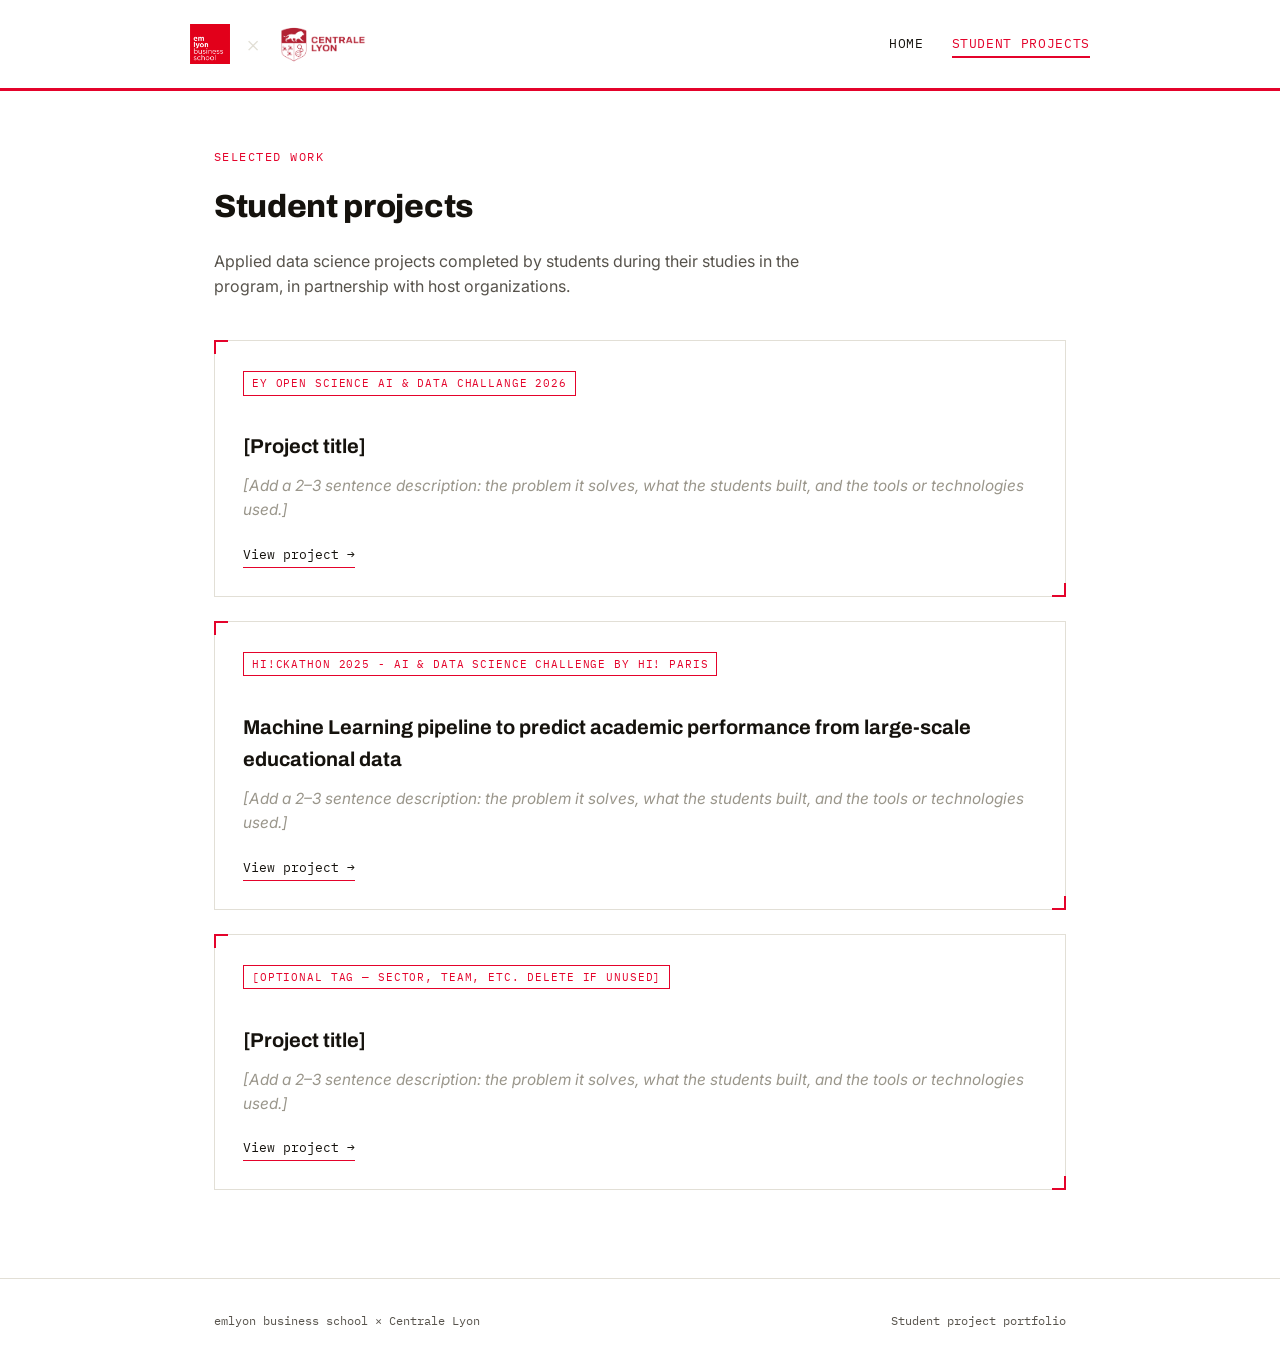
==== projects.html @ fcae47ca "Update projects.html" ====
<!doctype html>
<html lang="en">
<head>
<meta charset="UTF-8">
<meta name="viewport" content="width=device-width, initial-scale=1">
<title>Student Projects — BSc Data Science for Responsible Business</title>
<meta name="description" content="Applied data science projects completed by students in the BSc Data Science for Responsible Business, a joint program by emlyon business school and Centrale Lyon.">
<meta name="theme-color" content="#E4032B">
<link rel="preconnect" href="https://fonts.googleapis.com">
<link rel="preconnect" href="https://fonts.gstatic.com" crossorigin>
<link href="https://fonts.googleapis.com/css2?family=Archivo:wght@700;800&family=Inter:wght@400;500;600&family=IBM+Plex+Mono:wght@400;500&display=swap" rel="stylesheet">
<link rel="stylesheet" href="style.css">
</head>
<body>
<a class="skip-link" href="#main">Skip to content</a>

<header class="site">
  <div class="wrap header-inner">
    <div class="brand-lockup">
      <img src="assets/logo-emlyon-placeholder.png" alt="emlyon business school">
      <span class="sep">×</span>
      <img src="assets/logo-centrale-placeholder.png" alt="Centrale Lyon">
    </div>
    <nav class="site-nav" aria-label="Primary">
      <a href="index.html">Home</a>
      <a href="projects.html" aria-current="page">Student Projects</a>
    </nav>
  </div>
</header>

<main id="main">
  <div class="wrap">
    <p class="eyebrow">Selected work</p>
    <h1 style="margin-bottom:1rem;">Student projects</h1>
    <p class="projects-lede">Applied data science projects completed by students during their studies in the
      program, in partnership with host organizations.</p>

    <!--
      ============================================================
      HOW TO ADD A PROJECT — read this before editing
      ============================================================
      Each project is one <article class="proj-card"> block below.
      For every project, edit exactly three things:

      1) TITLE       — replace the text inside <h3>...</h3>
      2) DESCRIPTION — replace the text inside <p class="ph-desc ...">...</p>
                        (also remove the word "placeholder" from
                        class="ph-desc placeholder" once you've added
                        real text, so it no longer displays in italics)
      3) LINK        — replace href="#" with the real project link
                        (a GitHub repo, a live demo, a PDF report, etc.)

      The small tag above the title (<span class="ph-tag">) is optional —
      use it for a sector, team size, or anything short, or delete the
      whole line if you don't need it.

      To add a 4th project, copy one whole <article class="proj-card">
      block (from <article ... > to </article>) and paste it before
      </div> at the end of the .proj-grid section.
      To remove a project, delete its whole <article> block.
      ============================================================
    -->

    <div class="proj-grid">

      <article class="proj-card">
        <span class="ph-tag">EY Open Science AI & Data Challange 2026</span>
        <h3>[Project title]</h3>
        <p class="ph-desc placeholder">[Add a 2–3 sentence description: the problem it solves, what the students
          built, and the tools or technologies used.]</p>
        <a class="proj-link" href="#" target="_blank" rel="noopener">View project →</a>
      </article>

      <article class="proj-card">
        <span class="ph-tag">Hi!ckathon 2025 - AI & Data Science challenge by Hi! PARIS</span>
        <h3>Machine Learning pipeline to predict academic performance from large-scale educational data</h3>
        <p class="ph-desc placeholder">[Add a 2–3 sentence description: the problem it solves, what the students
          built, and the tools or technologies used.]</p>
        <a class="proj-link" href="#" target="_blank" rel="noopener">View project →</a>
      </article>

      <article class="proj-card">
        <span class="ph-tag">[Optional tag — sector, team, etc. Delete if unused]</span>
        <h3>[Project title]</h3>
        <p class="ph-desc placeholder">[Add a 2–3 sentence description: the problem it solves, what the students
          built, and the tools or technologies used.]</p>
        <a class="proj-link" href="#" target="_blank" rel="noopener">View project →</a>
      </article>

    </div>
  </div>
</main>

<footer class="site">
  <div class="wrap foot-inner">
    <span>emlyon business school × Centrale Lyon</span>
    <span>Student project portfolio</span>
  </div>
</footer>

</body>
</html>
---- style.css ----
/* ============ Tokens ============ */
:root{
  --red:#E4032B;
  --red-deep:#A3001E;
  --ink:#15120D;
  --paper:#FFFFFF;
  --panel:#F2F1EC;
  --panel-line:#E2DFD6;
  --graphite:#57534C;
  --max:900px;
  --display:'Archivo', sans-serif;
  --body:'Inter', sans-serif;
  --mono:'IBM Plex Mono', monospace;
}

/* ============ Reset ============ */
*,*::before,*::after{box-sizing:border-box;}
body{
  margin:0;
  background:var(--paper);
  color:var(--ink);
  font-family:var(--body);
  font-size:16px;
  line-height:1.6;
  -webkit-font-smoothing:antialiased;
}
img,svg{display:block;max-width:100%;}
a{color:inherit;}
h1,h2{font-family:var(--display);margin:0;letter-spacing:-0.01em;font-weight:800;}
p{margin:0;}
ul{margin:0;padding:0;list-style:none;}

a:focus-visible,button:focus-visible{outline:3px solid var(--red);outline-offset:3px;}

.skip-link{
  position:absolute;left:-999px;top:0;background:var(--ink);color:#fff;
  padding:.75rem 1.25rem;z-index:200;font-family:var(--mono);font-size:.85rem;
}
.skip-link:focus{left:1rem;top:1rem;}

.wrap{max-width:var(--max);margin:0 auto;padding:0 1.5rem;}

.eyebrow{
  font-family:var(--mono);font-size:.78rem;letter-spacing:.12em;text-transform:uppercase;
  color:var(--red);margin-bottom:.9rem;
}

/* ============ Header / logos ============ */
header.site{border-bottom:3px solid var(--red);}
.header-inner{
  display:flex;align-items:center;justify-content:space-between;
  padding:1.5rem 0;gap:1.5rem;flex-wrap:wrap;
}
.brand-lockup{display:flex;align-items:center;gap:1rem;}
.brand-lockup img{height:40px;width:auto;}
.brand-lockup .sep{color:var(--panel-line);font-size:1.4rem;font-weight:300;}
nav.site-nav{display:flex;gap:1.75rem;}
nav.site-nav a{
  font-family:var(--mono);font-size:.82rem;text-transform:uppercase;letter-spacing:.05em;
  text-decoration:none;color:var(--ink);position:relative;padding-bottom:2px;
}
nav.site-nav a::after{content:"";position:absolute;left:0;bottom:-2px;width:0;height:2px;background:var(--red);transition:width .2s ease;}
nav.site-nav a:hover::after,nav.site-nav a[aria-current="page"]::after{width:100%;}
nav.site-nav a[aria-current="page"]{color:var(--red);}

/* ============ Buttons ============ */
.btn{
  display:inline-flex;align-items:center;gap:.5rem;
  padding:.8rem 1.4rem;
  font-family:var(--mono);font-size:.82rem;letter-spacing:.03em;text-transform:uppercase;
  text-decoration:none;border-radius:2px;
  border:1.5px solid var(--ink);transition:transform .15s ease, background .15s ease, color .15s ease;
}
.btn-solid{background:var(--red);border-color:var(--red);color:#fff;}
.btn-solid:hover{background:var(--red-deep);border-color:var(--red-deep);transform:translateY(-2px);}
.btn-outline{background:transparent;color:var(--ink);}
.btn-outline:hover{background:var(--ink);color:#fff;transform:translateY(-2px);}

/* ============ Page hero / intro ============ */
main{padding:3.5rem 0 4.5rem;}
.intro h1{font-size:clamp(1.9rem,4vw,2.6rem);line-height:1.12;max-width:20ch;}
.program-desc{
  margin-top:1.75rem;background:var(--panel);border-left:3px solid var(--red);
  padding:1.5rem 1.75rem;color:var(--graphite);font-size:1.02rem;max-width:68ch;
}
.intro .cta-row{margin-top:2rem;display:flex;gap:1rem;flex-wrap:wrap;}

/* ============ Projects ============ */
.projects-lede{max-width:60ch;color:var(--graphite);margin-bottom:2.5rem;}
.proj-grid{display:grid;grid-template-columns:1fr;gap:1.5rem;}
.proj-card{
  position:relative;
  background:#fff;border:1px solid var(--panel-line);padding:1.75rem;
}
.proj-card::before,.proj-card::after{content:"";position:absolute;width:14px;height:14px;}
.proj-card::before{top:-1px;left:-1px;border-top:2px solid var(--red);border-left:2px solid var(--red);}
.proj-card::after{bottom:-1px;right:-1px;border-bottom:2px solid var(--red);border-right:2px solid var(--red);}
.proj-card .ph-tag{
  display:inline-block;font-family:var(--mono);font-size:.68rem;text-transform:uppercase;letter-spacing:.08em;
  color:var(--red);border:1px solid var(--red);padding:.15rem .5rem;margin-bottom:.9rem;
}
.proj-card h3{font-family:var(--display);font-size:1.25rem;font-weight:700;margin-bottom:.75rem;}
.proj-card .ph-desc{color:var(--graphite);font-size:.96rem;margin-bottom:1.1rem;}
.proj-card .ph-desc.placeholder{font-style:italic;color:#9A968B;}
.proj-card .proj-link{
  display:inline-flex;align-items:center;gap:.4rem;
  font-family:var(--mono);font-size:.82rem;text-decoration:none;color:var(--ink);
  border-bottom:1.5px solid var(--red);padding-bottom:2px;
}
.proj-card .proj-link:hover{color:var(--red-deep);}

/* ============ Footer ============ */
footer.site{border-top:1px solid var(--panel-line);padding:2rem 0;margin-top:1rem;}
.foot-inner{display:flex;justify-content:space-between;flex-wrap:wrap;gap:1rem;
  font-family:var(--mono);font-size:.78rem;color:var(--graphite);}

.why-portfolio{
  margin-top:1.75rem;
  color:var(--graphite);
  font-size:1.02rem;
  max-width:68ch;
}

/* ============ Responsive ============ */
@media (max-width:640px){
  .header-inner{flex-direction:column;align-items:flex-start;}
  .brand-lockup img{height:32px;}
}
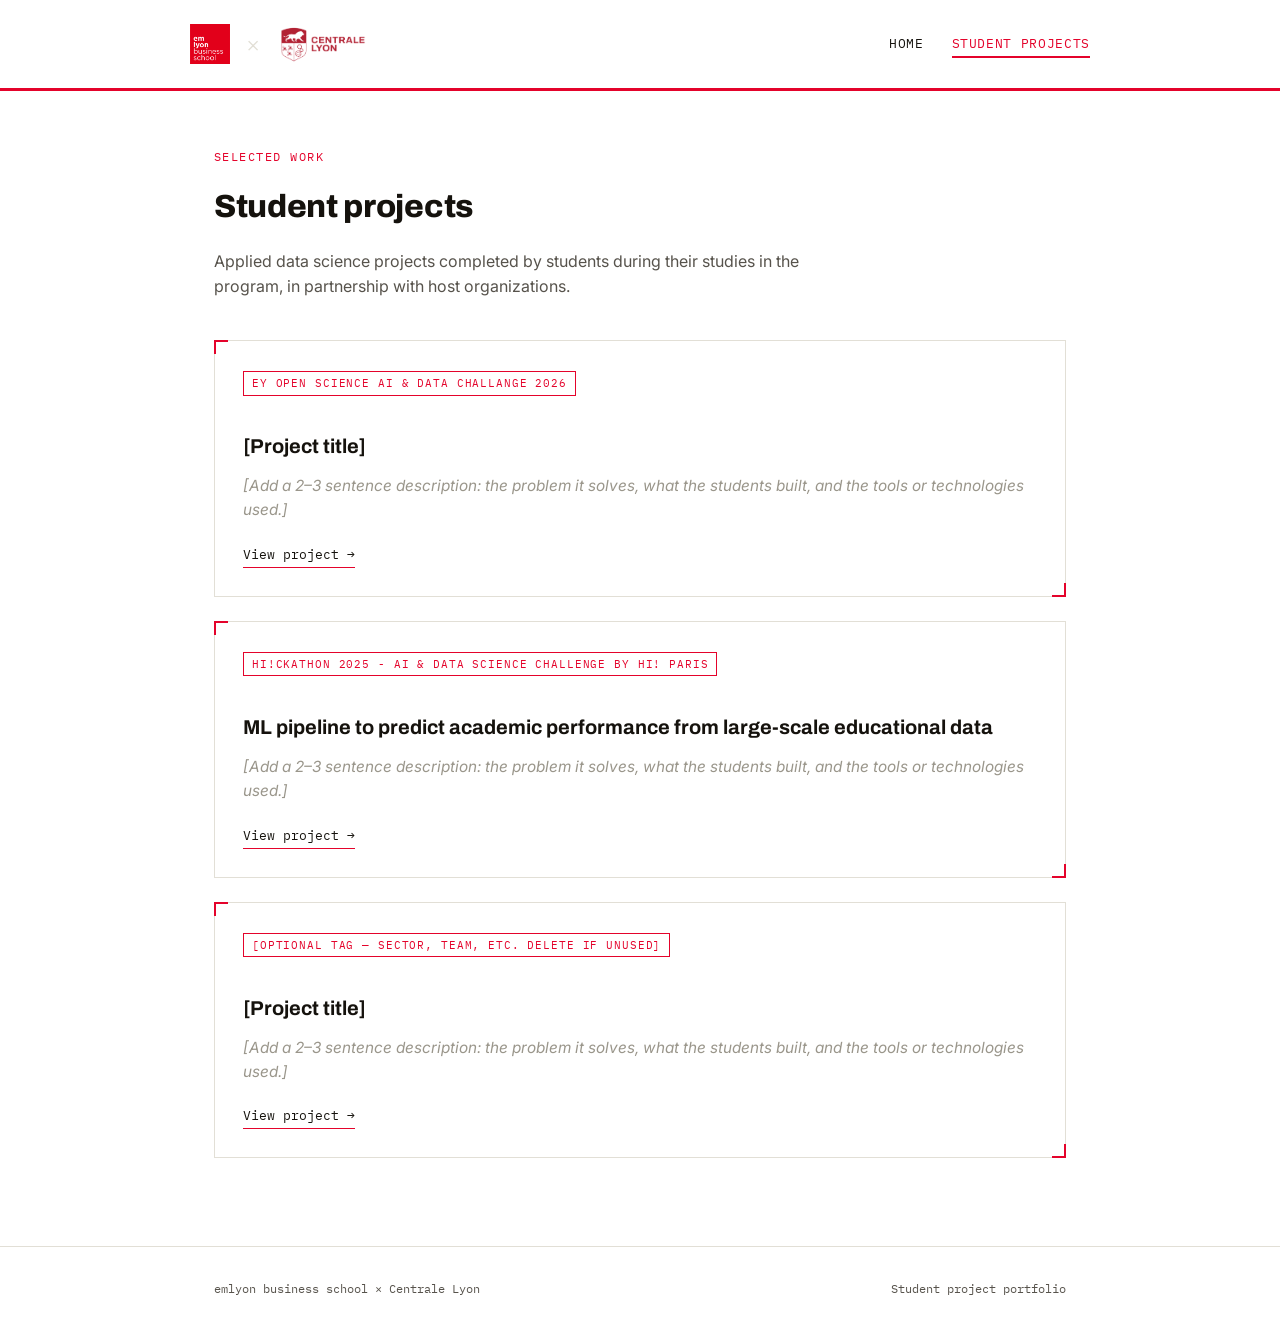
==== commit ef1773d7: "Update projects.html" ====
--- a/projects.html
+++ b/projects.html
@@ -73,7 +73,7 @@
 
       <article class="proj-card">
         <span class="ph-tag">Hi!ckathon 2025 - AI & Data Science challenge by Hi! PARIS</span>
-        <h3>Machine Learning pipeline to predict academic performance from large-scale educational data</h3>
+        <h3>ML pipeline to predict academic performance from large-scale educational data</h3>
         <p class="ph-desc placeholder">[Add a 2–3 sentence description: the problem it solves, what the students
           built, and the tools or technologies used.]</p>
         <a class="proj-link" href="#" target="_blank" rel="noopener">View project →</a>
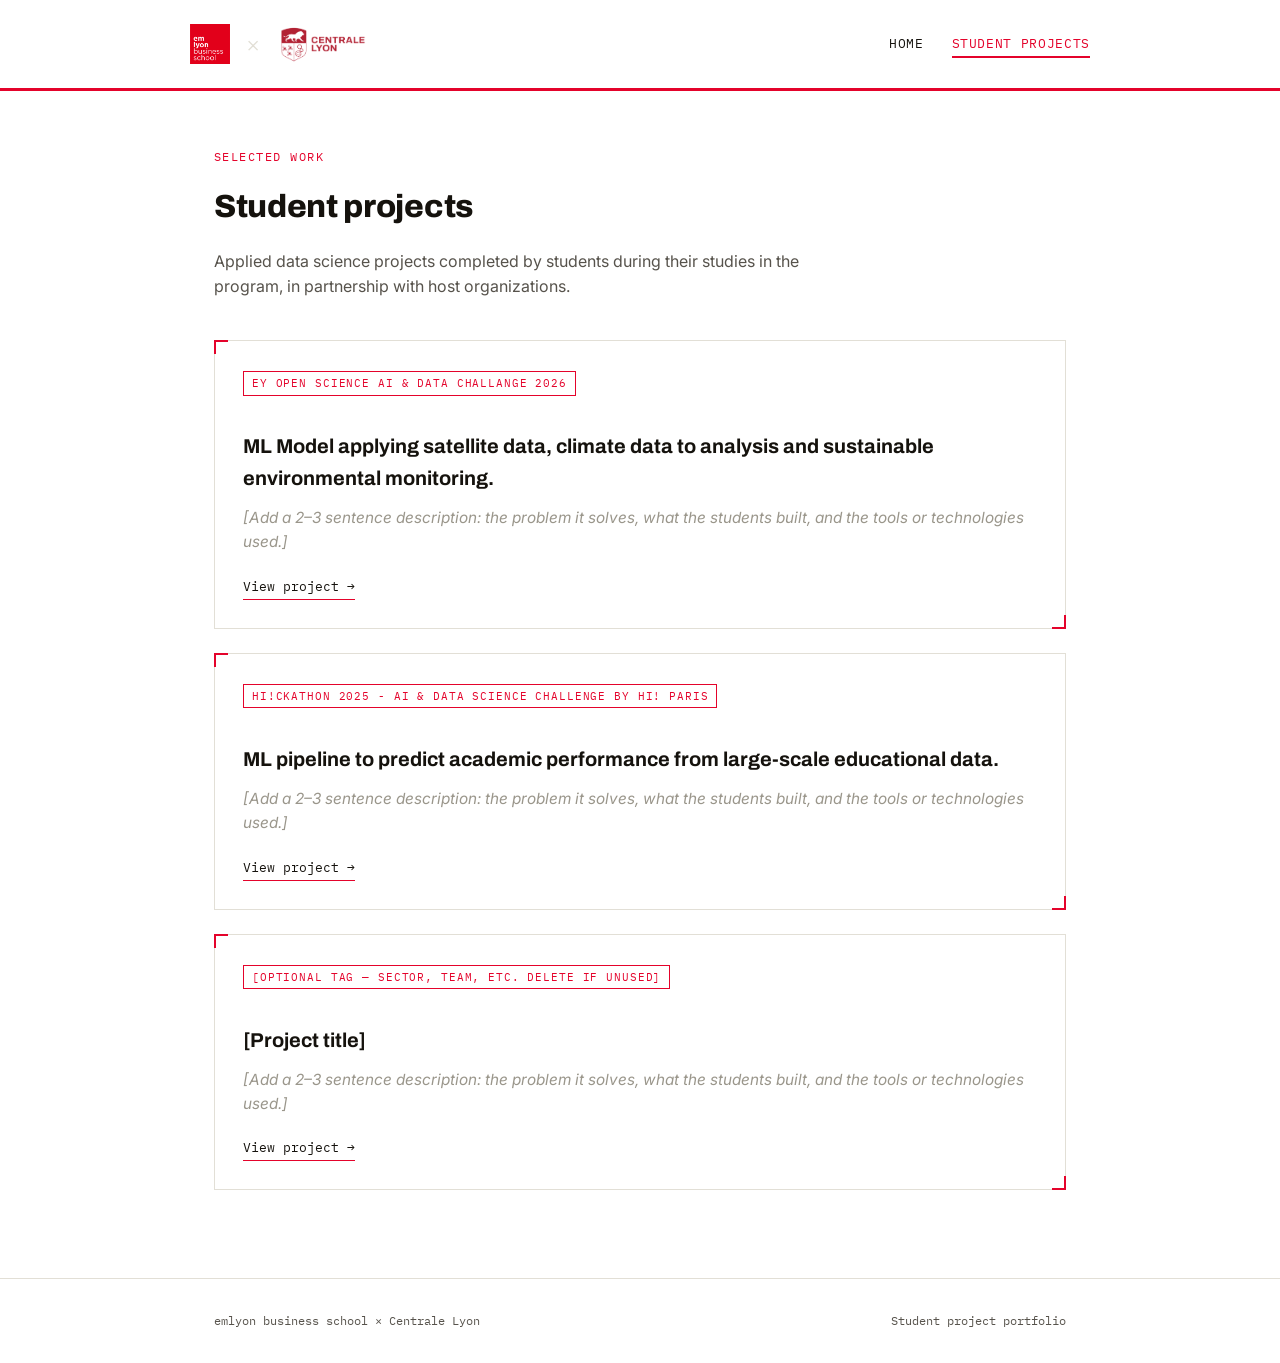
==== commit 3956342b: "Update projects.html" ====
--- a/projects.html
+++ b/projects.html
@@ -65,7 +65,7 @@
 
       <article class="proj-card">
         <span class="ph-tag">EY Open Science AI & Data Challange 2026</span>
-        <h3>[Project title]</h3>
+        <h3>ML Model applying satellite data, climate data to analysis and sustainable environmental monitoring.</h3>
         <p class="ph-desc placeholder">[Add a 2–3 sentence description: the problem it solves, what the students
           built, and the tools or technologies used.]</p>
         <a class="proj-link" href="#" target="_blank" rel="noopener">View project →</a>
@@ -73,7 +73,7 @@
 
       <article class="proj-card">
         <span class="ph-tag">Hi!ckathon 2025 - AI & Data Science challenge by Hi! PARIS</span>
-        <h3>ML pipeline to predict academic performance from large-scale educational data</h3>
+        <h3>ML pipeline to predict academic performance from large-scale educational data.</h3>
         <p class="ph-desc placeholder">[Add a 2–3 sentence description: the problem it solves, what the students
           built, and the tools or technologies used.]</p>
         <a class="proj-link" href="#" target="_blank" rel="noopener">View project →</a>
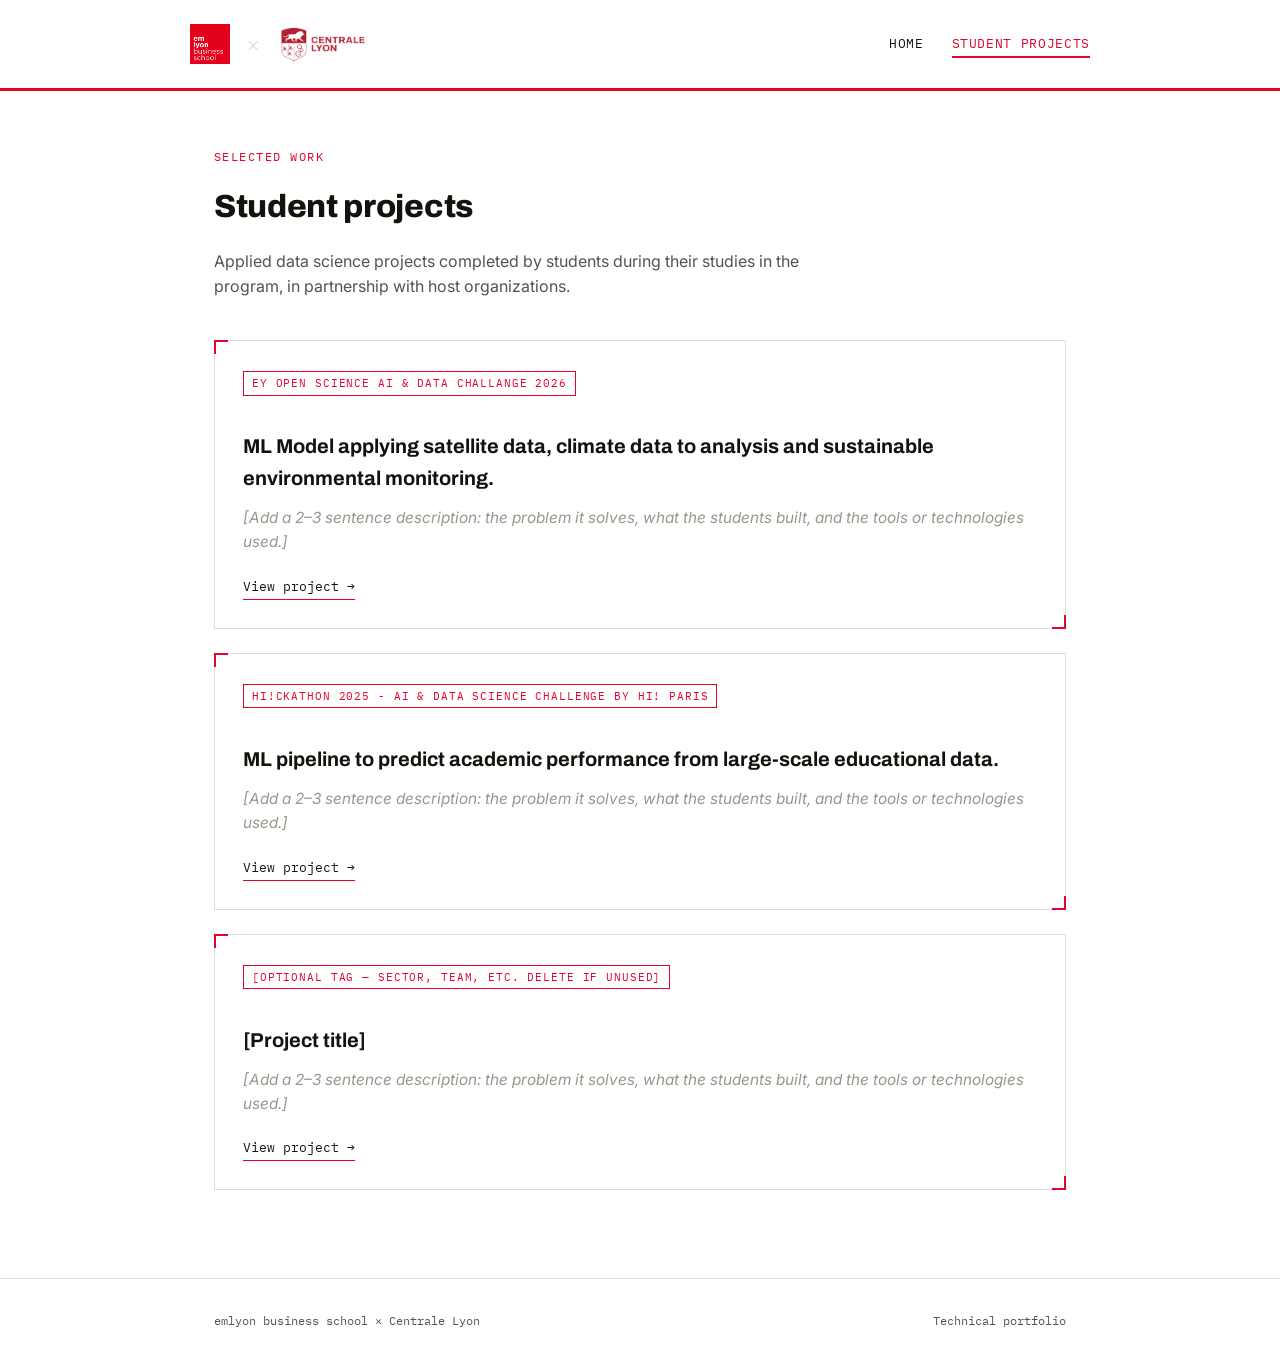
==== commit 79b75500: "Update projects.html" ====
--- a/projects.html
+++ b/projects.html
@@ -94,7 +94,7 @@
 <footer class="site">
   <div class="wrap foot-inner">
     <span>emlyon business school × Centrale Lyon</span>
-    <span>Student project portfolio</span>
+    <span>Technical portfolio</span>
   </div>
 </footer>
 
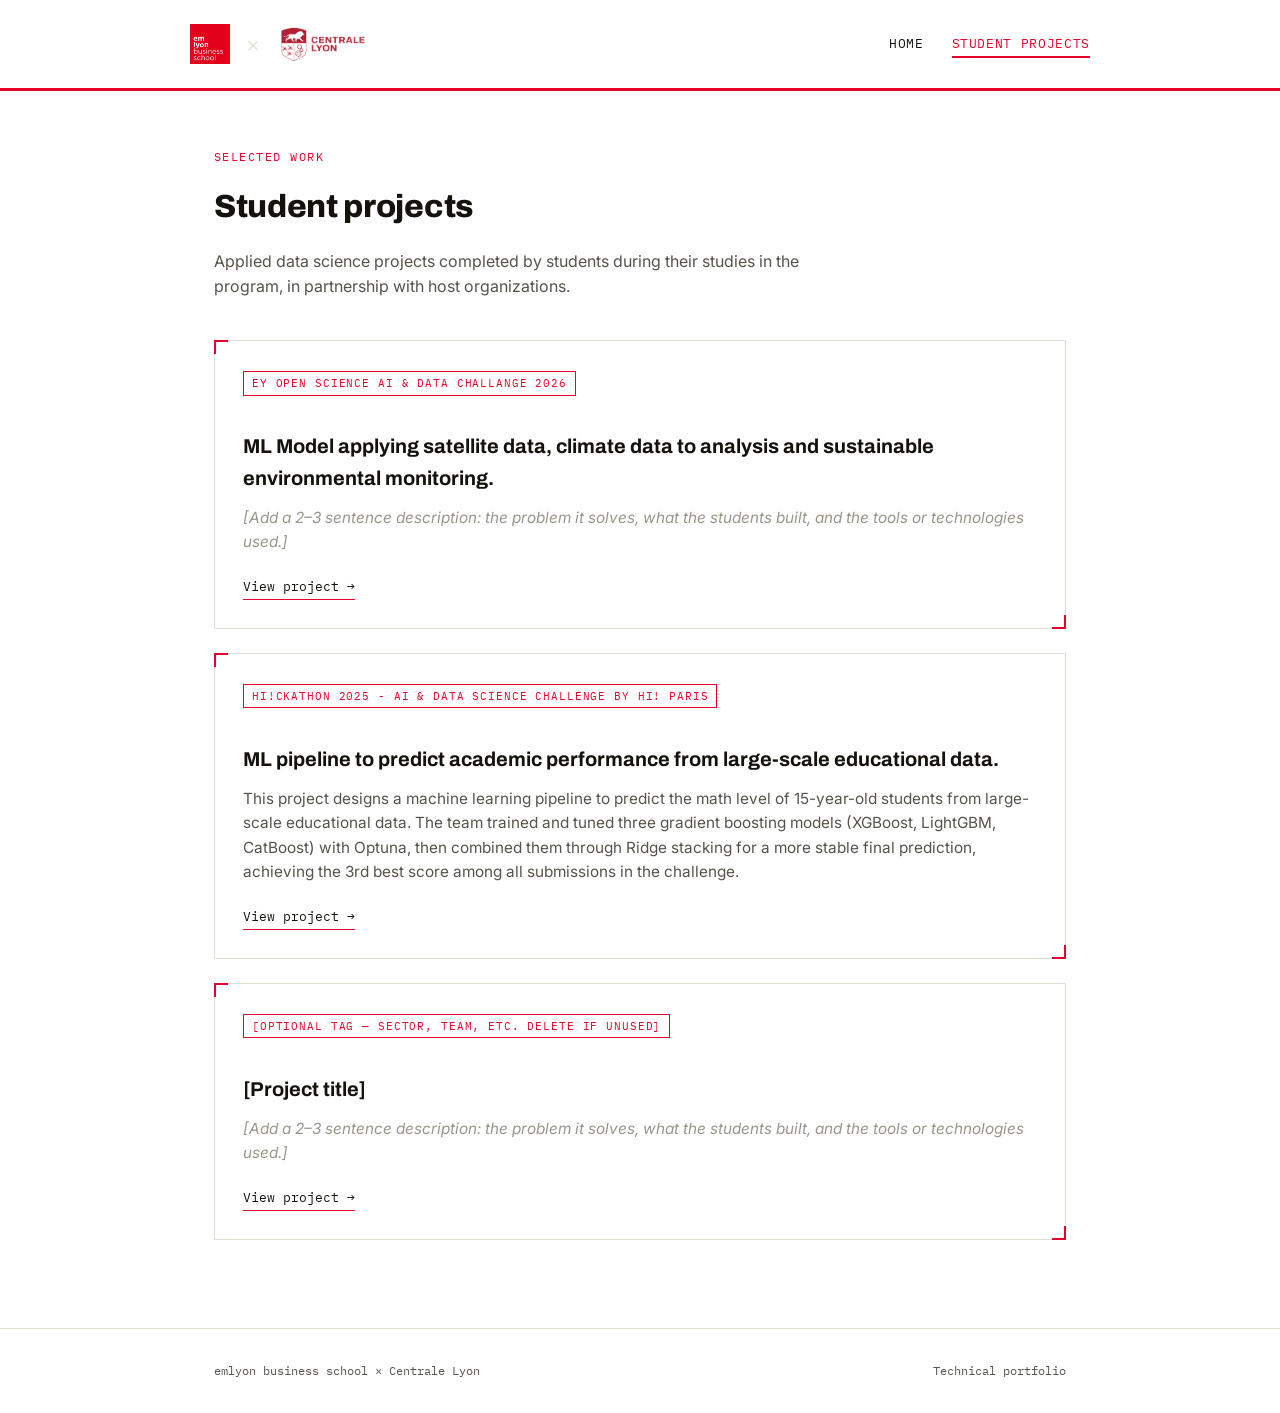
==== commit ae4ea6d5: "Update projects.html" ====
--- a/projects.html
+++ b/projects.html
@@ -74,8 +74,11 @@
       <article class="proj-card">
         <span class="ph-tag">Hi!ckathon 2025 - AI & Data Science challenge by Hi! PARIS</span>
         <h3>ML pipeline to predict academic performance from large-scale educational data.</h3>
-        <p class="ph-desc placeholder">[Add a 2–3 sentence description: the problem it solves, what the students
-          built, and the tools or technologies used.]</p>
+        <p class="ph-desc">This project designs a
+    machine learning pipeline to predict the math level of 15-year-old students from large-scale educational
+    data. The team trained and tuned three gradient boosting models (XGBoost, LightGBM, CatBoost) with Optuna,
+    then combined them through Ridge stacking for a more stable final prediction, achieving the 3rd best score
+    among all submissions in the challenge.</p>
         <a class="proj-link" href="#" target="_blank" rel="noopener">View project →</a>
       </article>
 
